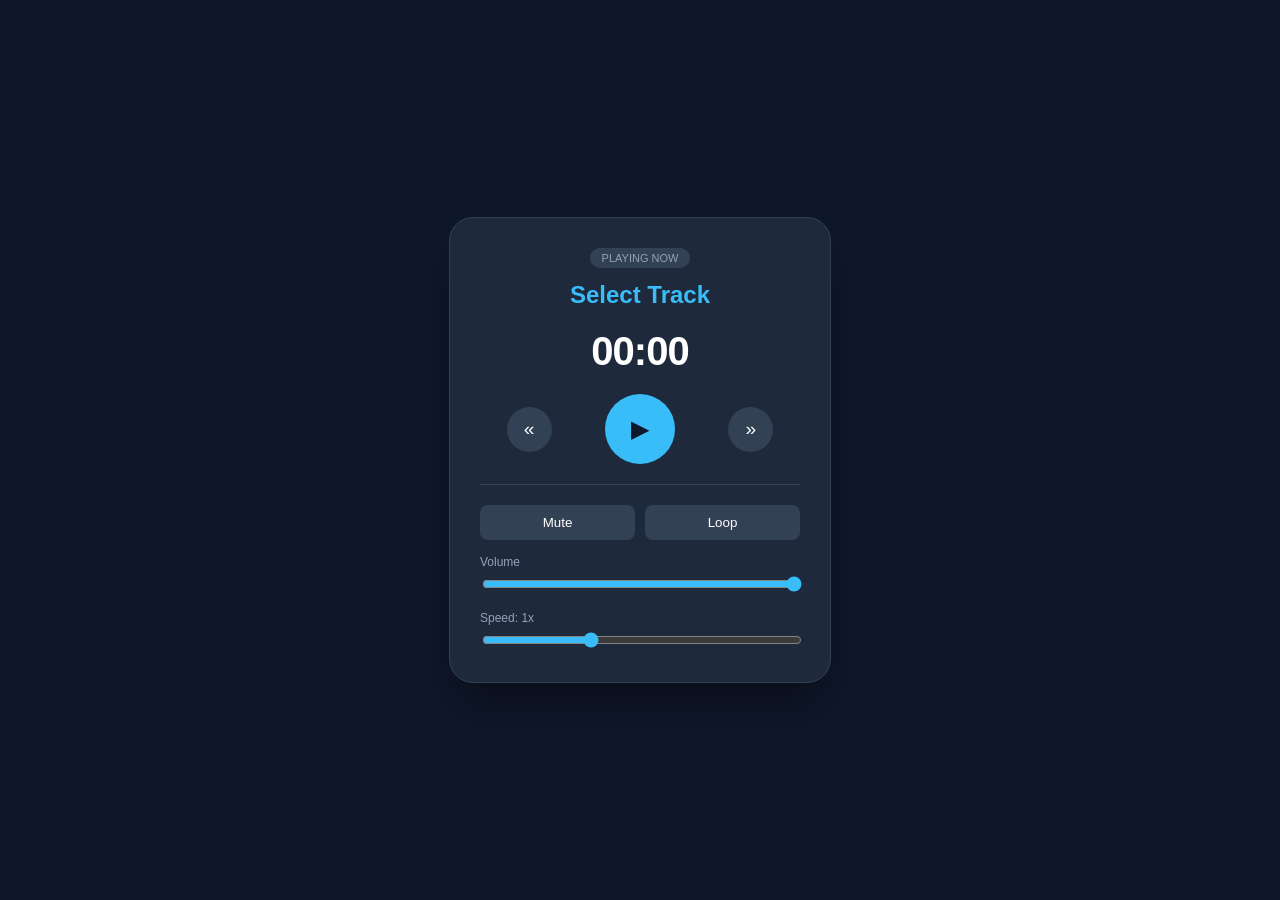
==== MultiMedia applications/index.html @ 7afe8851 "Foundation" ====
<!DOCTYPE html>
<html lang="en">
<head>
    <meta charset="UTF-8">
    <meta name="viewport" content="width=device-width, initial-scale=1.0">
    <title>Multimedia Lab Audio Player</title>
    <link rel="stylesheet" href="style.css">
</head>
<body>

    <div class="player-container">
        <div class="header">
            <span class="badge">Playing Now</span>
            <h2 id="songTitle">Select Track</h2>
        </div>
        
        <audio id="myAudio" src="audio1.mp3"></audio>

        <div id="timeDisplay">00:00</div>

        <div class="playback-controls">
            <button id="prevBtn" class="nav-btn">«</button>
            <button id="playPauseBtn" class="main-btn">▶</button>
            <button id="nextBtn" class="nav-btn">»</button>
        </div>

        <hr>

        <div class="extra-controls">
            <div class="btn-row">
                <button id="muteBtn">Mute</button>
                <button id="loopBtn">Loop</button>
            </div>

            <div class="slider-box">
                <label>Volume</label>
                <input type="range" id="volumeSlider" min="0" max="1" step="0.1" value="1">
            </div>

            <div class="slider-box">
                <label>Speed: <span id="speedVal">1</span>x</label>
                <input type="range" id="speedSlider" min="0.5" max="2" step="0.25" value="1">
            </div>
        </div>
    </div>

    <script src="logic.js"></script>
</body>
</html>
---- MultiMedia applications/style.css ----
/* General Page Setup */
body {
    background-color: #0f172a; /* Deep midnight blue */
    display: flex;
    justify-content: center;
    align-items: center;
    height: 100vh;
    margin: 0;
    font-family: 'Segoe UI', Roboto, sans-serif;
    color: white;
}

/* The Player Card */
.player-container {
    background: #1e293b;
    width: 320px;
    padding: 30px;
    border-radius: 24px;
    box-shadow: 0 25px 50px -12px rgba(0, 0, 0, 0.5);
    text-align: center;
    border: 1px solid #334155;
}

.badge {
    font-size: 11px;
    background: #334155;
    padding: 4px 12px;
    border-radius: 20px;
    color: #94a3b8;
    text-transform: uppercase;
}

#songTitle {
    margin: 15px 0;
    color: #38bdf8; /* Sky blue */
}

#timeDisplay {
    font-size: 2.5rem;
    font-weight: 700;
    margin: 20px 0;
    letter-spacing: -1px;
}

/* Control Layouts */
.playback-controls {
    display: flex;
    justify-content: space-around;
    align-items: center;
    margin-bottom: 20px;
}

button {
    background: #334155;
    border: none;
    color: white;
    cursor: pointer;
    transition: all 0.2s ease;
}

.main-btn {
    width: 70px;
    height: 70px;
    border-radius: 50%;
    background: #38bdf8;
    color: #0f172a;
    font-size: 1.5rem;
}

.nav-btn {
    width: 45px;
    height: 45px;
    border-radius: 50%;
    font-size: 1.2rem;
}

button:hover {
    transform: scale(1.1);
    background: #475569;
}

.main-btn:hover {
    background: #7dd3fc;
}

hr {
    border: 0;
    border-top: 1px solid #334155;
    margin: 20px 0;
}

.btn-row {
    display: flex;
    gap: 10px;
    margin-bottom: 15px;
}

.btn-row button {
    flex: 1;
    padding: 10px;
    border-radius: 8px;
}

/* Sliders */
.slider-box {
    text-align: left;
    margin-top: 15px;
}

label {
    font-size: 0.75rem;
    color: #94a3b8;
    display: block;
    margin-bottom: 5px;
}

input[type="range"] {
    width: 100%;
    cursor: pointer;
    accent-color: #38bdf8;
}
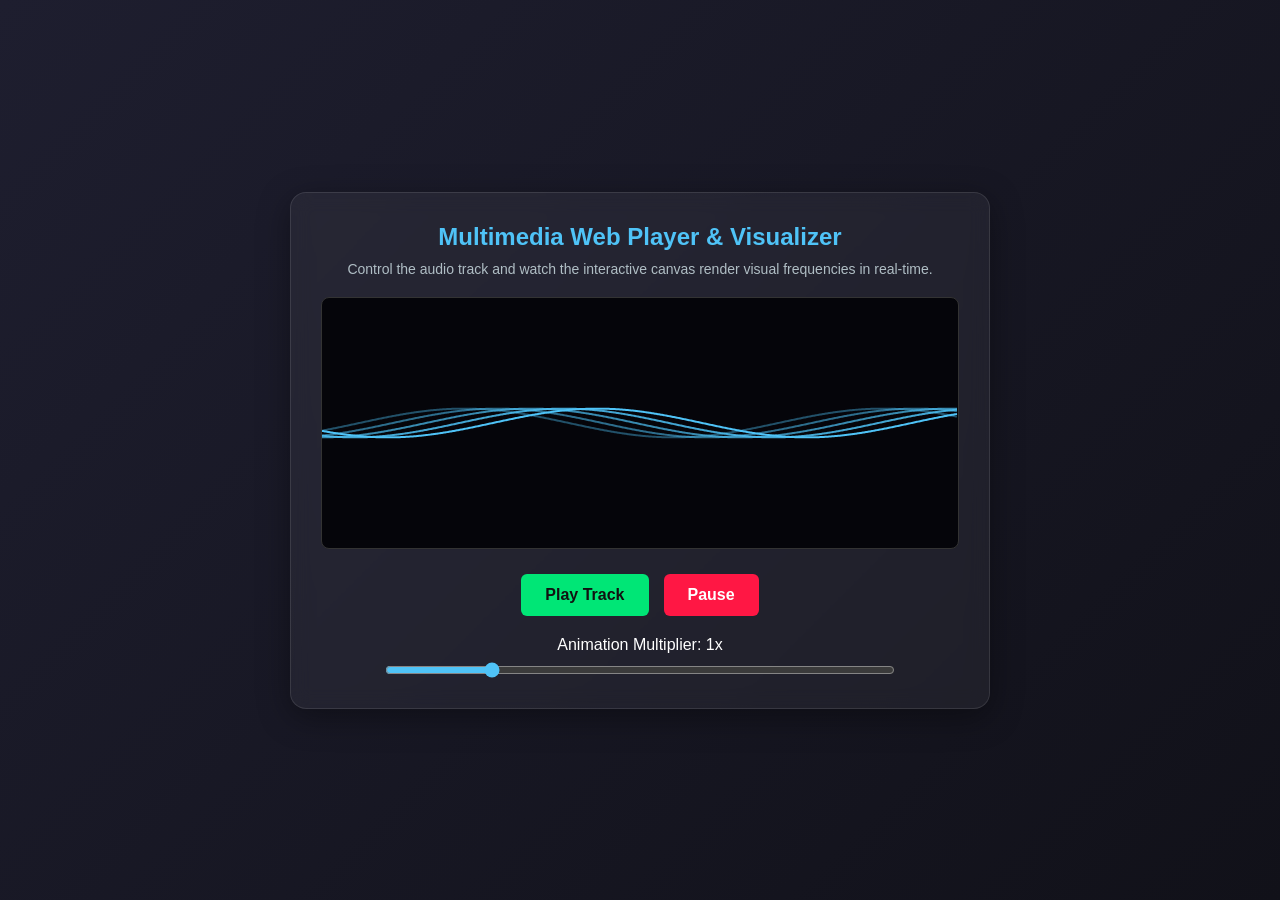
==== commit ae2a6c2d: "Add files via upload" ====
--- a/MultiMedia applications/index.html
+++ b/MultiMedia applications/index.html
@@ -1,49 +1,38 @@
-<!DOCTYPE html>
-<html lang="en">
-<head>
-    <meta charset="UTF-8">
-    <meta name="viewport" content="width=device-width, initial-scale=1.0">
-    <title>Multimedia Lab Audio Player</title>
-    <link rel="stylesheet" href="style.css">
-</head>
-<body>
-
-    <div class="player-container">
-        <div class="header">
-            <span class="badge">Playing Now</span>
-            <h2 id="songTitle">Select Track</h2>
-        </div>
-        
-        <audio id="myAudio" src="audio1.mp3"></audio>
-
-        <div id="timeDisplay">00:00</div>
-
-        <div class="playback-controls">
-            <button id="prevBtn" class="nav-btn">«</button>
-            <button id="playPauseBtn" class="main-btn">▶</button>
-            <button id="nextBtn" class="nav-btn">»</button>
-        </div>
-
-        <hr>
-
-        <div class="extra-controls">
-            <div class="btn-row">
-                <button id="muteBtn">Mute</button>
-                <button id="loopBtn">Loop</button>
-            </div>
-
-            <div class="slider-box">
-                <label>Volume</label>
-                <input type="range" id="volumeSlider" min="0" max="1" step="0.1" value="1">
-            </div>
-
-            <div class="slider-box">
-                <label>Speed: <span id="speedVal">1</span>x</label>
-                <input type="range" id="speedSlider" min="0.5" max="2" step="0.25" value="1">
-            </div>
-        </div>
-    </div>
-
-    <script src="logic.js"></script>
-</body>
+<!DOCTYPE html>
+<html lang="en">
+<head>
+    <meta charset="UTF-8">
+    <meta name="viewport" content="width=device-width, initial-scale=1.0">
+    <title>Multimedia Canvas Visualizer</title>
+    <link rel="stylesheet" href="style.css">
+</head>
+<body>
+
+    <div class="app-container">
+        <header>
+            <h1>Multimedia Web Player & Visualizer</h1>
+            <p>Control the audio track and watch the interactive canvas render visual frequencies in real-time.</p>
+        </header>
+
+        <div class="visualizer-container">
+            <canvas id="animationCanvas"></canvas>
+        </div>
+
+        <div class="controls-panel">
+            <audio id="audioTrack" src="C:\Users\billr\OneDrive\Documents\ICS 4th year\MultiMedia applications" crossorigin="anonymous"></audio>
+            
+            <div class="button-group">
+                <button id="playBtn" class="btn">Play Track</button>
+                <button id="pauseBtn" class="btn secondary">Pause</button>
+            </div>
+
+            <div class="slider-group">
+                <label for="speedSlider">Animation Multiplier: <span id="speedVal">1x</span></label>
+                <input type="range" id="speedSlider" min="0.5" max="3" step="0.1" value="1">
+            </div>
+        </div>
+    </div>
+
+    <script src="script.js"></script>
+</body>
 </html>
--- a/MultiMedia applications/style.css
+++ b/MultiMedia applications/style.css
@@ -1,121 +1,105 @@
-/* General Page Setup */
-body {
-    background-color: #0f172a; /* Deep midnight blue */
-    display: flex;
-    justify-content: center;
-    align-items: center;
-    height: 100vh;
-    margin: 0;
-    font-family: 'Segoe UI', Roboto, sans-serif;
-    color: white;
-}
-
-/* The Player Card */
-.player-container {
-    background: #1e293b;
-    width: 320px;
-    padding: 30px;
-    border-radius: 24px;
-    box-shadow: 0 25px 50px -12px rgba(0, 0, 0, 0.5);
-    text-align: center;
-    border: 1px solid #334155;
-}
-
-.badge {
-    font-size: 11px;
-    background: #334155;
-    padding: 4px 12px;
-    border-radius: 20px;
-    color: #94a3b8;
-    text-transform: uppercase;
-}
-
-#songTitle {
-    margin: 15px 0;
-    color: #38bdf8; /* Sky blue */
-}
-
-#timeDisplay {
-    font-size: 2.5rem;
-    font-weight: 700;
-    margin: 20px 0;
-    letter-spacing: -1px;
-}
-
-/* Control Layouts */
-.playback-controls {
-    display: flex;
-    justify-content: space-around;
-    align-items: center;
-    margin-bottom: 20px;
-}
-
-button {
-    background: #334155;
-    border: none;
-    color: white;
-    cursor: pointer;
-    transition: all 0.2s ease;
-}
-
-.main-btn {
-    width: 70px;
-    height: 70px;
-    border-radius: 50%;
-    background: #38bdf8;
-    color: #0f172a;
-    font-size: 1.5rem;
-}
-
-.nav-btn {
-    width: 45px;
-    height: 45px;
-    border-radius: 50%;
-    font-size: 1.2rem;
-}
-
-button:hover {
-    transform: scale(1.1);
-    background: #475569;
-}
-
-.main-btn:hover {
-    background: #7dd3fc;
-}
-
-hr {
-    border: 0;
-    border-top: 1px solid #334155;
-    margin: 20px 0;
-}
-
-.btn-row {
-    display: flex;
-    gap: 10px;
-    margin-bottom: 15px;
-}
-
-.btn-row button {
-    flex: 1;
-    padding: 10px;
-    border-radius: 8px;
-}
-
-/* Sliders */
-.slider-box {
-    text-align: left;
-    margin-top: 15px;
-}
-
-label {
-    font-size: 0.75rem;
-    color: #94a3b8;
-    display: block;
-    margin-bottom: 5px;
-}
-
-input[type="range"] {
-    width: 100%;
-    cursor: pointer;
-    accent-color: #38bdf8;
+* {
+    box-sizing: border-box;
+    margin: 0;
+    padding: 0;
+    font-family: 'Segoe UI', Tahoma, Geneva, Verdana, sans-serif;
+}
+
+body {
+    background: linear-gradient(135deg, #1e1e2f, #111119);
+    color: #ffffff;
+    display: flex;
+    justify-content: center;
+    align-items: center;
+    min-height: 100vh;
+    padding: 20px;
+}
+
+.app-container {
+    background: rgba(255, 255, 255, 0.05);
+    backdrop-filter: blur(10px);
+    border: 1px solid rgba(255, 255, 255, 0.1);
+    border-radius: 16px;
+    padding: 30px;
+    width: 100%;
+    max-width: 700px;
+    box-shadow: 0 8px 32px 0 rgba(0, 0, 0, 0.37);
+    text-align: center;
+}
+
+header h1 {
+    font-size: 24px;
+    margin-bottom: 10px;
+    color: #4fc3f7;
+}
+
+header p {
+    font-size: 14px;
+    color: #b0bec5;
+    margin-bottom: 20px;
+}
+
+.visualizer-container {
+    background-color: #05050a;
+    border-radius: 8px;
+    overflow: hidden;
+    margin-bottom: 25px;
+    border: 1px solid #333;
+}
+
+canvas {
+    width: 100%;
+    height: 250px;
+    display: block;
+}
+
+.controls-panel {
+    display: flex;
+    flex-direction: column;
+    gap: 20px;
+}
+
+.button-group {
+    display: flex;
+    justify-content: center;
+    gap: 15px;
+}
+
+.btn {
+    background-color: #00e676;
+    color: #111;
+    border: none;
+    padding: 12px 24px;
+    font-size: 16px;
+    font-weight: bold;
+    border-radius: 6px;
+    cursor: pointer;
+    transition: all 0.2s ease-in-out;
+}
+
+.btn:hover {
+    background-color: #69f0ae;
+    transform: translateY(-2px);
+}
+
+.btn.secondary {
+    background-color: #ff1744;
+    color: white;
+}
+
+.btn.secondary:hover {
+    background-color: #ff5252;
+}
+
+.slider-group {
+    display: flex;
+    flex-direction: column;
+    align-items: center;
+    gap: 8px;
+}
+
+input[type="range"] {
+    width: 80%;
+    accent-color: #4fc3f7;
+    cursor: pointer;
 }
